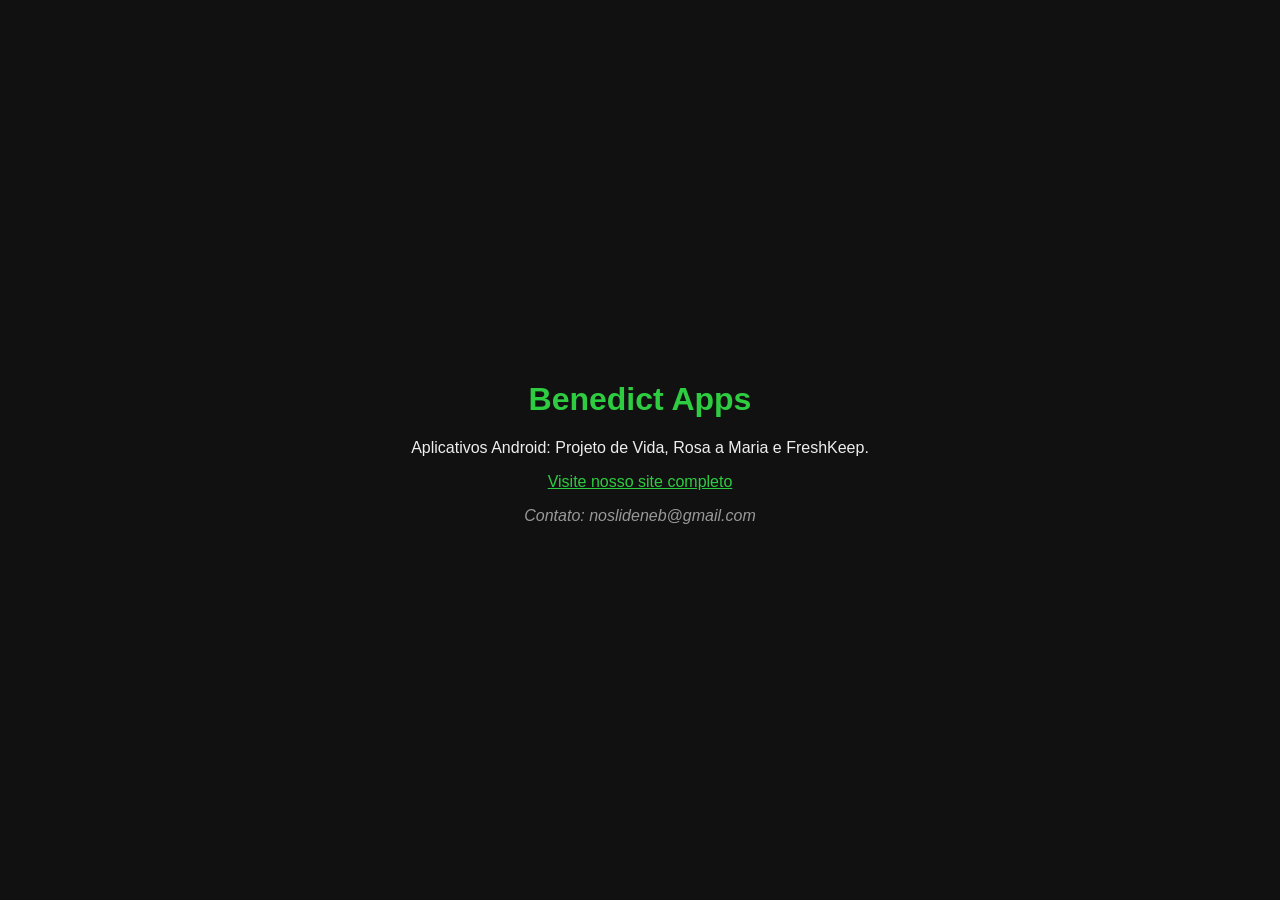
==== index.html @ 85a3d166 "Adiciona app-ads.txt e pagina inicial" ====
<!DOCTYPE html>
<html lang="pt-BR">
<head>
  <meta charset="UTF-8">
  <meta name="viewport" content="width=device-width, initial-scale=1.0">
  <title>Benedict Apps</title>
  <style>
    body {
      margin: 0;
      font-family: Arial, Helvetica, sans-serif;
      background: #111;
      color: #eee;
      display: flex;
      min-height: 100vh;
      align-items: center;
      justify-content: center;
      text-align: center;
    }
    main { padding: 2rem; }
    h1 { color: #2ecc40; }
    a { color: #2ecc40; }
    p.muted { color: #999; font-style: italic; }
  </style>
</head>
<body>
  <main>
    <h1>Benedict Apps</h1>
    <p>Aplicativos Android: Projeto de Vida, Rosa a Maria e FreshKeep.</p>
    <p><a href="https://sites.google.com/view/benedict-apps">Visite nosso site completo</a></p>
    <p class="muted">Contato: noslideneb@gmail.com</p>
  </main>
</body>
</html>
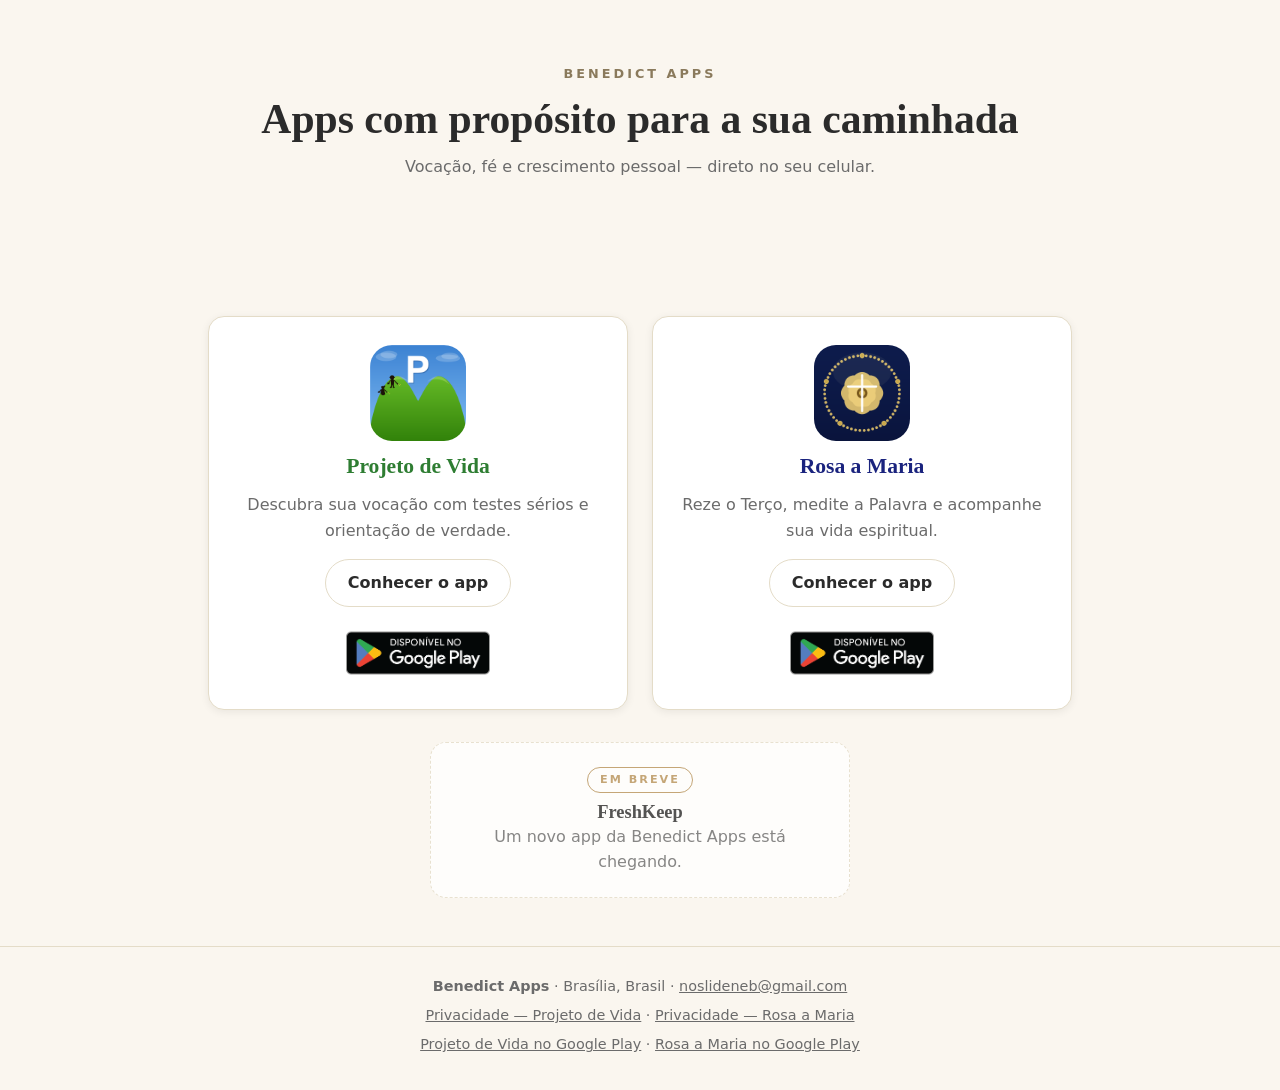
==== commit 26f7f9ce: "Cria home com layouts one-page, hub e minimalista" ====
--- a/index.html
+++ b/index.html
@@ -3,31 +3,164 @@
 <head>
   <meta charset="UTF-8">
   <meta name="viewport" content="width=device-width, initial-scale=1.0">
-  <title>Benedict Apps</title>
-  <style>
-    body {
-      margin: 0;
-      font-family: Arial, Helvetica, sans-serif;
-      background: #111;
-      color: #eee;
-      display: flex;
-      min-height: 100vh;
-      align-items: center;
-      justify-content: center;
-      text-align: center;
-    }
-    main { padding: 2rem; }
-    h1 { color: #2ecc40; }
-    a { color: #2ecc40; }
-    p.muted { color: #999; font-style: italic; }
-  </style>
+  <title>Benedict Apps — Apps com propósito</title>
+  <meta name="description" content="Apps para vocação, fé e crescimento pessoal: Projeto de Vida (orientação vocacional) e Rosa a Maria (vida de oração católica).">
+  <meta property="og:title" content="Benedict Apps — Apps com propósito">
+  <meta property="og:description" content="Projeto de Vida e Rosa a Maria: descubra sua vocação e aprofunde sua vida de oração.">
+  <meta property="og:image" content="https://benedilson.github.io/assets/img/icon-projeto-de-vida.png">
+  <link rel="icon" href="assets/img/icon-projeto-de-vida.png">
+  <link rel="stylesheet" href="assets/css/style.css">
 </head>
-<body>
-  <main>
-    <h1>Benedict Apps</h1>
-    <p>Aplicativos Android: Projeto de Vida, Rosa a Maria e FreshKeep.</p>
-    <p><a href="https://sites.google.com/view/benedict-apps">Visite nosso site completo</a></p>
-    <p class="muted">Contato: noslideneb@gmail.com</p>
-  </main>
+<body class="layout-b tema-claro">
+<main>
+
+  <!-- ===== LAYOUT A: one-page ===== -->
+  <div class="home-a">
+    <header class="hero">
+      <div class="container">
+        <div class="marca">Benedict Apps</div>
+        <h1>Apps com propósito para a sua caminhada</h1>
+        <p>Vocação, fé e crescimento pessoal — direto no seu celular.</p>
+      </div>
+    </header>
+
+    <section class="secao-app" id="projeto-de-vida">
+      <div class="container">
+        <div class="cabecalho">
+          <img src="assets/img/icon-projeto-de-vida.png" alt="Ícone do app Projeto de Vida">
+          <div>
+            <h2 class="destaque-pdv">Projeto de Vida</h2>
+            <p class="suave" style="margin:0">Orientação vocacional para jovens</p>
+          </div>
+        </div>
+        <p>Você sabe para onde está indo na vida? Descubra seus talentos, entenda seu perfil e escolha um caminho com propósito.</p>
+        <ul class="lista-recursos">
+          <li>Teste DISC — conheça seu perfil comportamental</li>
+          <li>Teste de Holland — descubra suas áreas de interesse</li>
+          <li>Carreiras recomendadas para o seu perfil</li>
+          <li>Discernimento vocacional — a vida religiosa pode ser um chamado?</li>
+        </ul>
+        <a class="btn-conhecer" href="projeto-de-vida.html">Saiba mais</a>
+        <a class="btn-play" href="https://play.google.com/store/apps/details?id=com.projetovida.app" target="_blank" rel="noopener">
+          <img src="assets/img/badge-google-play.png" alt="Disponível no Google Play">
+        </a>
+      </div>
+    </section>
+
+    <section class="secao-app" id="rosa-a-maria">
+      <div class="container">
+        <div class="cabecalho">
+          <img src="assets/img/icon-rosa-a-maria.png" alt="Ícone do app Rosa a Maria">
+          <div>
+            <h2 class="destaque-rosa">Rosa a Maria</h2>
+            <p class="suave" style="margin:0">Acompanhamento espiritual católico</p>
+          </div>
+        </div>
+        <p>Um companheiro para a sua vida de oração, inspirado na devoção a Nossa Senhora.</p>
+        <ul class="lista-recursos">
+          <li>Terço completo, passo a passo, com os mistérios do dia</li>
+          <li>Lectio Divina nos quatro passos tradicionais</li>
+          <li>Pedrinhas de Salvação — 7 práticas espirituais diárias</li>
+          <li>Diário espiritual — seus dados ficam só no seu aparelho</li>
+        </ul>
+        <a class="btn-conhecer" href="rosa-a-maria.html">Saiba mais</a>
+        <a class="btn-play" href="https://play.google.com/store/apps/details?id=com.rosamistica.rosa_mistica" target="_blank" rel="noopener">
+          <img src="assets/img/badge-google-play.png" alt="Disponível no Google Play">
+        </a>
+      </div>
+    </section>
+
+    <section>
+      <div class="container">
+        <div class="selo-breve">
+          <span class="etiqueta">EM BREVE</span>
+          <h3>FreshKeep</h3>
+          <p class="suave" style="margin:0">Um novo app da Benedict Apps está chegando.</p>
+        </div>
+      </div>
+    </section>
+  </div>
+
+  <!-- ===== LAYOUT B: hub (padrão) ===== -->
+  <div class="home-b">
+    <header class="hero">
+      <div class="container">
+        <div class="marca">Benedict Apps</div>
+        <h1>Apps com propósito para a sua caminhada</h1>
+        <p>Vocação, fé e crescimento pessoal — direto no seu celular.</p>
+      </div>
+    </header>
+
+    <section>
+      <div class="container">
+        <div class="cards-apps">
+          <div class="card-app">
+            <img class="icone" src="assets/img/icon-projeto-de-vida.png" alt="Ícone do app Projeto de Vida">
+            <h3 class="destaque-pdv">Projeto de Vida</h3>
+            <p>Descubra sua vocação com testes sérios e orientação de verdade.</p>
+            <a class="btn-conhecer" href="projeto-de-vida.html">Conhecer o app</a>
+            <a class="btn-play" href="https://play.google.com/store/apps/details?id=com.projetovida.app" target="_blank" rel="noopener">
+              <img src="assets/img/badge-google-play.png" alt="Disponível no Google Play">
+            </a>
+          </div>
+          <div class="card-app">
+            <img class="icone" src="assets/img/icon-rosa-a-maria.png" alt="Ícone do app Rosa a Maria">
+            <h3 class="destaque-rosa">Rosa a Maria</h3>
+            <p>Reze o Terço, medite a Palavra e acompanhe sua vida espiritual.</p>
+            <a class="btn-conhecer" href="rosa-a-maria.html">Conhecer o app</a>
+            <a class="btn-play" href="https://play.google.com/store/apps/details?id=com.rosamistica.rosa_mistica" target="_blank" rel="noopener">
+              <img src="assets/img/badge-google-play.png" alt="Disponível no Google Play">
+            </a>
+          </div>
+        </div>
+        <div class="selo-breve">
+          <span class="etiqueta">EM BREVE</span>
+          <h3>FreshKeep</h3>
+          <p class="suave" style="margin:0">Um novo app da Benedict Apps está chegando.</p>
+        </div>
+      </div>
+    </section>
+  </div>
+
+  <!-- ===== LAYOUT C: minimalista ===== -->
+  <div class="home-c">
+    <div class="mini">
+      <div class="marca">Benedict Apps</div>
+      <h1>Apps com propósito para a sua caminhada</h1>
+      <div class="cards-apps">
+        <div class="card-app">
+          <img class="icone-mini" src="assets/img/icon-projeto-de-vida.png" alt="Ícone do app Projeto de Vida">
+          <h3 class="destaque-pdv"><a href="projeto-de-vida.html" style="text-decoration:none">Projeto de Vida</a></h3>
+          <a class="btn-play" href="https://play.google.com/store/apps/details?id=com.projetovida.app" target="_blank" rel="noopener">
+            <img src="assets/img/badge-google-play.png" alt="Disponível no Google Play">
+          </a>
+        </div>
+        <div class="card-app">
+          <img class="icone-mini" src="assets/img/icon-rosa-a-maria.png" alt="Ícone do app Rosa a Maria">
+          <h3 class="destaque-rosa"><a href="rosa-a-maria.html" style="text-decoration:none">Rosa a Maria</a></h3>
+          <a class="btn-play" href="https://play.google.com/store/apps/details?id=com.rosamistica.rosa_mistica" target="_blank" rel="noopener">
+            <img src="assets/img/badge-google-play.png" alt="Disponível no Google Play">
+          </a>
+        </div>
+      </div>
+      <p class="suave" style="margin-top:24px">FreshKeep — em breve · <a href="mailto:noslideneb@gmail.com">noslideneb@gmail.com</a></p>
+    </div>
+  </div>
+
+</main>
+
+<footer class="rodape">
+  <div class="linha"><strong>Benedict Apps</strong> · Brasília, Brasil · <a href="mailto:noslideneb@gmail.com">noslideneb@gmail.com</a></div>
+  <div class="linha">
+    <a href="privacidade-projeto-de-vida.html">Privacidade — Projeto de Vida</a> ·
+    <a href="privacidade-rosa-a-maria.html">Privacidade — Rosa a Maria</a>
+  </div>
+  <div class="linha">
+    <a href="https://play.google.com/store/apps/details?id=com.projetovida.app" target="_blank" rel="noopener">Projeto de Vida no Google Play</a> ·
+    <a href="https://play.google.com/store/apps/details?id=com.rosamistica.rosa_mistica" target="_blank" rel="noopener">Rosa a Maria no Google Play</a>
+  </div>
+</footer>
+
+<script src="assets/js/config.js"></script>
 </body>
 </html>
--- a/assets/css/style.css
+++ b/assets/css/style.css
@@ -0,0 +1,171 @@
+/* ===== Reset básico ===== */
+*,*::before,*::after{box-sizing:border-box;margin:0;padding:0}
+img{max-width:100%;display:block}
+a{color:inherit}
+
+/* ===== Temas (variáveis) ===== */
+body.tema-claro{
+  --fundo:#faf6ef; --fundo-hero:#faf6ef;
+  --texto:#2b2b2b; --texto-suave:#6b6b6b;
+  --card:#ffffff; --borda:#e4dcc8;
+  --marca:#8a7a5c; --pdv:#2e7d32; --rosa:#1a237e; --ouro:#b8935a;
+  --sombra:0 2px 8px rgba(0,0,0,.07);
+  --fonte-titulo:Georgia,'Times New Roman',serif;
+}
+body.tema-marinho{
+  --fundo:#0d1b3e; --fundo-hero:linear-gradient(160deg,#0d1b3e,#1a2b5c);
+  --texto:#f5f0e6; --texto-suave:#a9b3cf;
+  --card:rgba(255,255,255,.07); --borda:rgba(212,175,95,.4);
+  --marca:#d4af5f; --pdv:#9ccc65; --rosa:#d4af5f; --ouro:#d4af5f;
+  --sombra:0 2px 12px rgba(0,0,0,.35);
+  --fonte-titulo:Georgia,'Times New Roman',serif;
+}
+body.tema-vibrante{
+  --fundo:#ffffff; --fundo-hero:linear-gradient(135deg,#e8f5e9,#e3f2fd);
+  --texto:#111111; --texto-suave:#555555;
+  --card:#f6f8fb; --borda:#e0e6ef;
+  --marca:#1565c0; --pdv:#2e7d32; --rosa:#283593; --ouro:#f9a825;
+  --sombra:0 4px 14px rgba(21,101,192,.12);
+  --fonte-titulo:system-ui,'Segoe UI',Arial,sans-serif;
+}
+body{
+  background:var(--fundo);color:var(--texto);
+  font-family:system-ui,'Segoe UI',Arial,sans-serif;line-height:1.6;
+  min-height:100vh;display:flex;flex-direction:column;
+}
+main{flex:1}
+
+/* ===== Alternância de layouts da home ===== */
+.home-a,.home-b,.home-c{display:none}
+body.layout-a .home-a{display:block}
+body.layout-b .home-b{display:block}
+body.layout-c .home-c{display:block}
+
+/* ===== Estrutura ===== */
+.container{max-width:1040px;margin:0 auto;padding:0 20px}
+.container-estreito{max-width:720px;margin:0 auto;padding:0 20px}
+section{padding:48px 0}
+
+/* ===== Tipografia ===== */
+h1,h2,h3{font-family:var(--fonte-titulo);line-height:1.25}
+h1{font-size:clamp(1.8rem,4.5vw,2.6rem)}
+h2{font-size:clamp(1.4rem,3.5vw,1.9rem);margin-bottom:12px}
+h3{font-size:1.15rem}
+p{margin-bottom:12px}
+.marca{
+  font-size:.8rem;letter-spacing:3px;text-transform:uppercase;
+  color:var(--marca);font-weight:700;font-family:system-ui,Arial,sans-serif;
+}
+.suave{color:var(--texto-suave)}
+.destaque-pdv{color:var(--pdv)}
+.destaque-rosa{color:var(--rosa)}
+
+/* ===== Herói ===== */
+.hero{background:var(--fundo-hero);padding:64px 0 56px;text-align:center}
+.hero h1{margin:10px 0 8px}
+.hero p{max-width:560px;margin:0 auto;color:var(--texto-suave)}
+
+/* ===== Cards de app ===== */
+.cards-apps{display:flex;gap:24px;justify-content:center;flex-wrap:wrap;margin-top:32px}
+.card-app{
+  background:var(--card);border:1px solid var(--borda);border-radius:16px;
+  padding:28px 24px;box-shadow:var(--sombra);text-align:center;
+  flex:1 1 300px;max-width:420px;display:flex;flex-direction:column;align-items:center;gap:12px;
+}
+.card-app img.icone{width:96px;height:96px;border-radius:22px}
+.card-app .icone-mini{width:64px;height:64px;border-radius:14px}
+.card-app h3{font-size:1.35rem}
+.card-app p{color:var(--texto-suave);margin:0}
+.btn-conhecer{
+  display:inline-block;margin-top:4px;padding:10px 22px;border-radius:999px;
+  border:1px solid var(--borda);background:transparent;color:var(--texto);
+  text-decoration:none;font-weight:600;transition:opacity .15s;
+}
+.btn-conhecer:hover{opacity:.75}
+.btn-play{display:inline-block;margin-top:6px}
+.btn-play img{height:56px;width:auto}
+
+/* ===== Seções por app (layout one-page) ===== */
+.secao-app{border-top:1px solid var(--borda)}
+.secao-app .cabecalho{display:flex;align-items:center;gap:16px;margin-bottom:16px}
+.secao-app .cabecalho img{width:72px;height:72px;border-radius:16px}
+.lista-recursos{list-style:none;margin:12px 0 20px}
+.lista-recursos li{padding:6px 0;padding-left:28px;position:relative}
+.lista-recursos li::before{content:"✔";position:absolute;left:0;color:var(--ouro)}
+
+/* ===== Grid de recursos (páginas de app) ===== */
+.grid-recursos{
+  display:grid;grid-template-columns:repeat(auto-fit,minmax(260px,1fr));
+  gap:16px;margin:24px 0;
+}
+.grid-recursos .recurso{
+  background:var(--card);border:1px solid var(--borda);border-radius:14px;
+  padding:18px;box-shadow:var(--sombra);
+}
+.grid-recursos .recurso .emoji{font-size:1.6rem;display:block;margin-bottom:8px}
+.grid-recursos .recurso p{color:var(--texto-suave);margin:4px 0 0;font-size:.95rem}
+
+/* ===== Screenshots ===== */
+.shots{display:flex;gap:14px;overflow-x:auto;padding:8px 0 16px}
+.shots img{
+  height:420px;width:auto;border-radius:14px;border:1px solid var(--borda);
+  box-shadow:var(--sombra);flex-shrink:0;
+}
+
+/* ===== FreshKeep "em breve" ===== */
+.selo-breve{
+  background:var(--card);border:1px dashed var(--borda);border-radius:16px;
+  padding:22px 24px;text-align:center;opacity:.8;max-width:420px;margin:32px auto 0;
+}
+.selo-breve .etiqueta{
+  display:inline-block;font-size:.7rem;letter-spacing:2px;font-weight:700;
+  color:var(--ouro);border:1px solid var(--ouro);border-radius:999px;
+  padding:3px 12px;margin-bottom:8px;
+}
+
+/* ===== Navegação simples (páginas internas) ===== */
+.nav-topo{padding:18px 0}
+.nav-topo a{text-decoration:none;color:var(--texto-suave);font-weight:600}
+.nav-topo a:hover{color:var(--texto)}
+
+/* ===== CTA final ===== */
+.cta-final{text-align:center;background:var(--fundo-hero);border-radius:20px;padding:40px 24px;margin:24px 0 48px}
+
+/* ===== Rodapé ===== */
+.rodape{
+  border-top:1px solid var(--borda);padding:28px 20px;text-align:center;
+  color:var(--texto-suave);font-size:.9rem;
+}
+.rodape a{color:var(--texto-suave)}
+.rodape a:hover{color:var(--texto)}
+.rodape .linha{margin-bottom:6px}
+
+/* ===== Painel de configuração (?config) ===== */
+.painel-config{
+  position:fixed;right:16px;bottom:16px;z-index:1000;
+  background:#1c1c1e;color:#f2f2f2;border-radius:14px;padding:16px 18px;
+  box-shadow:0 8px 30px rgba(0,0,0,.45);font-size:.85rem;max-width:280px;
+  font-family:system-ui,Arial,sans-serif;
+}
+.painel-config .grupo{margin-top:10px}
+.painel-config .grupo strong{display:block;margin-bottom:6px;font-size:.75rem;letter-spacing:1px;text-transform:uppercase;color:#bbb}
+.painel-config button{
+  display:inline-block;margin:0 6px 6px 0;padding:6px 12px;border-radius:999px;
+  border:1px solid #555;background:transparent;color:#eee;cursor:pointer;font-size:.8rem;
+}
+.painel-config button.ativo{background:#0a84ff;border-color:#0a84ff;color:#fff}
+.painel-config small{display:block;margin-top:8px;color:#999}
+
+/* ===== Página minimalista (home-c) ===== */
+.home-c .mini{min-height:70vh;display:flex;flex-direction:column;align-items:center;justify-content:center;text-align:center;padding:48px 20px}
+.home-c .cards-apps{margin-top:28px}
+.home-c .card-app{padding:20px}
+
+/* ===== Responsivo ===== */
+@media (max-width:720px){
+  .hero{padding:44px 0 40px}
+  section{padding:32px 0}
+  .shots img{height:320px}
+  .cards-apps{gap:16px}
+  .painel-config{left:16px;max-width:none}
+}
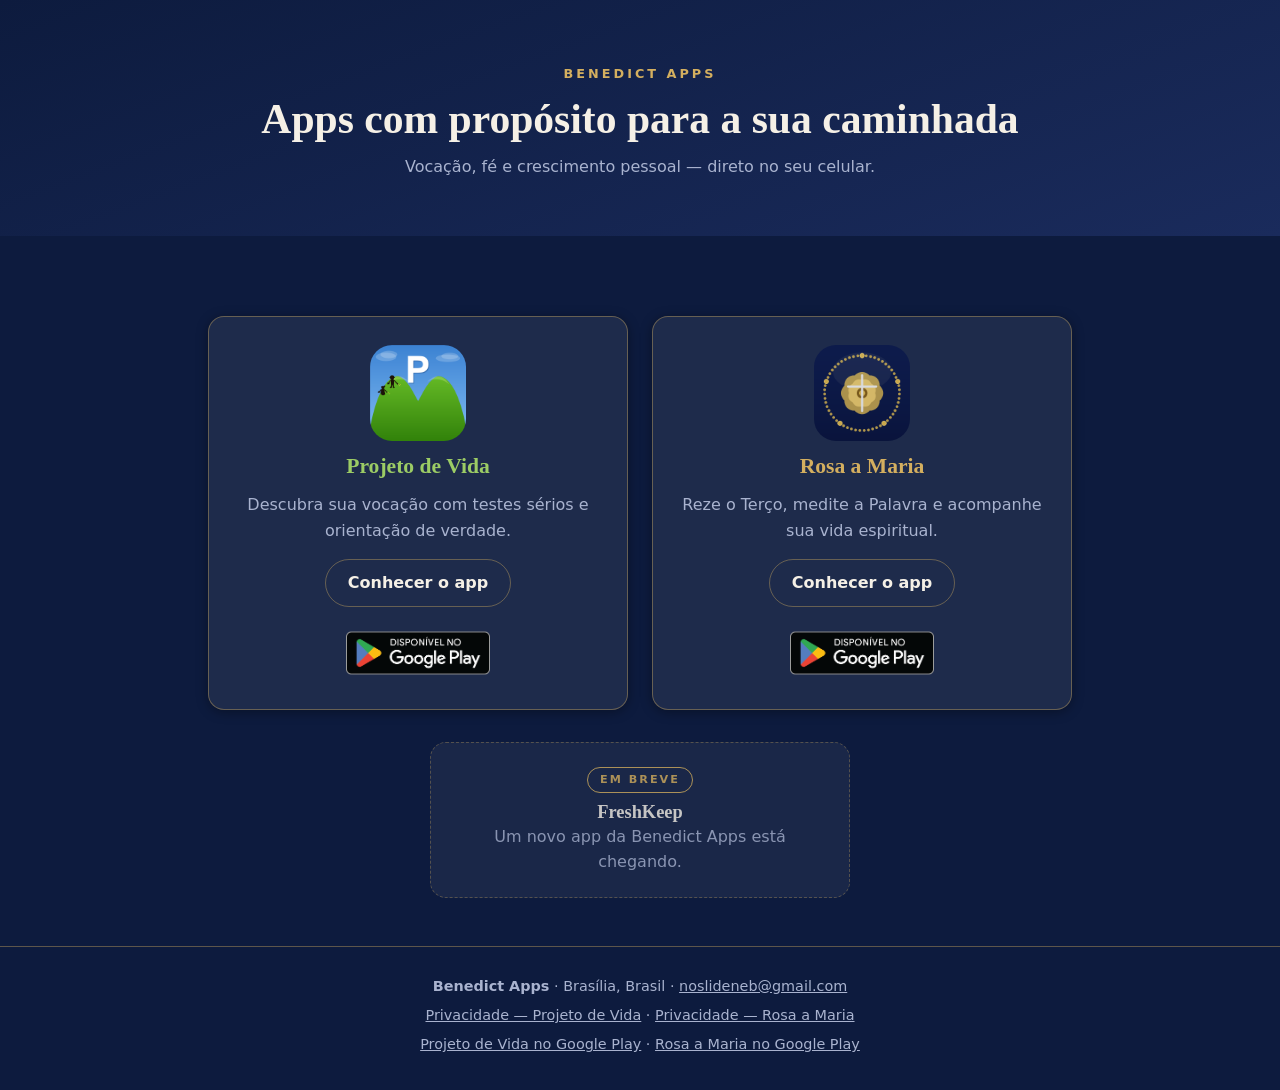
==== commit d996a8e5: "Define hub com tema marinho como padrao do site" ====
--- a/index.html
+++ b/index.html
@@ -11,7 +11,7 @@
   <link rel="icon" href="assets/img/icon-projeto-de-vida.png">
   <link rel="stylesheet" href="assets/css/style.css">
 </head>
-<body class="layout-b tema-claro">
+<body class="layout-b tema-marinho">
 <main>
 
   <!-- ===== LAYOUT A: one-page ===== -->
--- a/assets/css/style.css
+++ b/assets/css/style.css
@@ -158,7 +158,7 @@
 
 /* ===== Página minimalista (home-c) ===== */
 .home-c .mini{min-height:70vh;display:flex;flex-direction:column;align-items:center;justify-content:center;text-align:center;padding:48px 20px}
-.home-c .cards-apps{margin-top:28px}
+.home-c .cards-apps{margin-top:28px;width:100%;justify-content:center}
 .home-c .card-app{padding:20px}
 
 /* ===== Responsivo ===== */
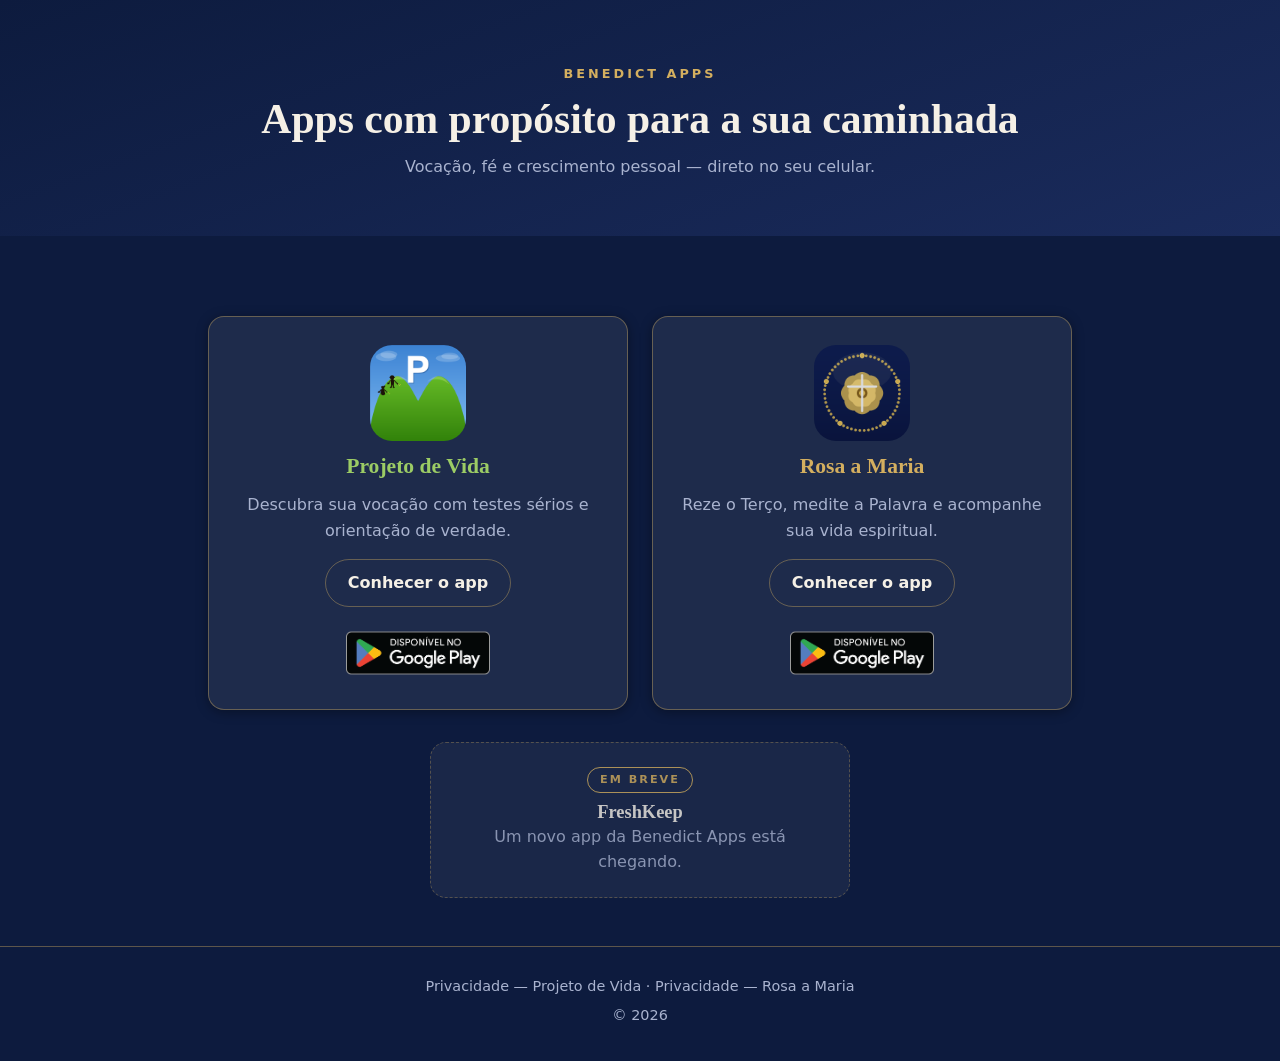
==== commit ca8de702: "Simplifica rodape e adiciona ano de copyright automatico" ====
--- a/index.html
+++ b/index.html
@@ -143,22 +143,18 @@
           </a>
         </div>
       </div>
-      <p class="suave" style="margin-top:24px">FreshKeep — em breve · <a href="mailto:noslideneb@gmail.com">noslideneb@gmail.com</a></p>
+      <p class="suave" style="margin-top:24px">FreshKeep — em breve</p>
     </div>
   </div>
 
 </main>
 
 <footer class="rodape">
-  <div class="linha"><strong>Benedict Apps</strong> · Brasília, Brasil · <a href="mailto:noslideneb@gmail.com">noslideneb@gmail.com</a></div>
   <div class="linha">
     <a href="privacidade-projeto-de-vida.html">Privacidade — Projeto de Vida</a> ·
     <a href="privacidade-rosa-a-maria.html">Privacidade — Rosa a Maria</a>
   </div>
-  <div class="linha">
-    <a href="https://play.google.com/store/apps/details?id=com.projetovida.app" target="_blank" rel="noopener">Projeto de Vida no Google Play</a> ·
-    <a href="https://play.google.com/store/apps/details?id=com.rosamistica.rosa_mistica" target="_blank" rel="noopener">Rosa a Maria no Google Play</a>
-  </div>
+  <div class="linha">© <span class="ano-atual">2026</span></div>
 </footer>
 
 <script src="assets/js/config.js"></script>
--- a/assets/css/style.css
+++ b/assets/css/style.css
@@ -1,7 +1,7 @@
 /* ===== Reset básico ===== */
 *,*::before,*::after{box-sizing:border-box;margin:0;padding:0}
 img{max-width:100%;display:block}
-a{color:inherit}
+a{color:inherit;text-decoration:none}
 
 /* ===== Temas (variáveis) ===== */
 body.tema-claro{
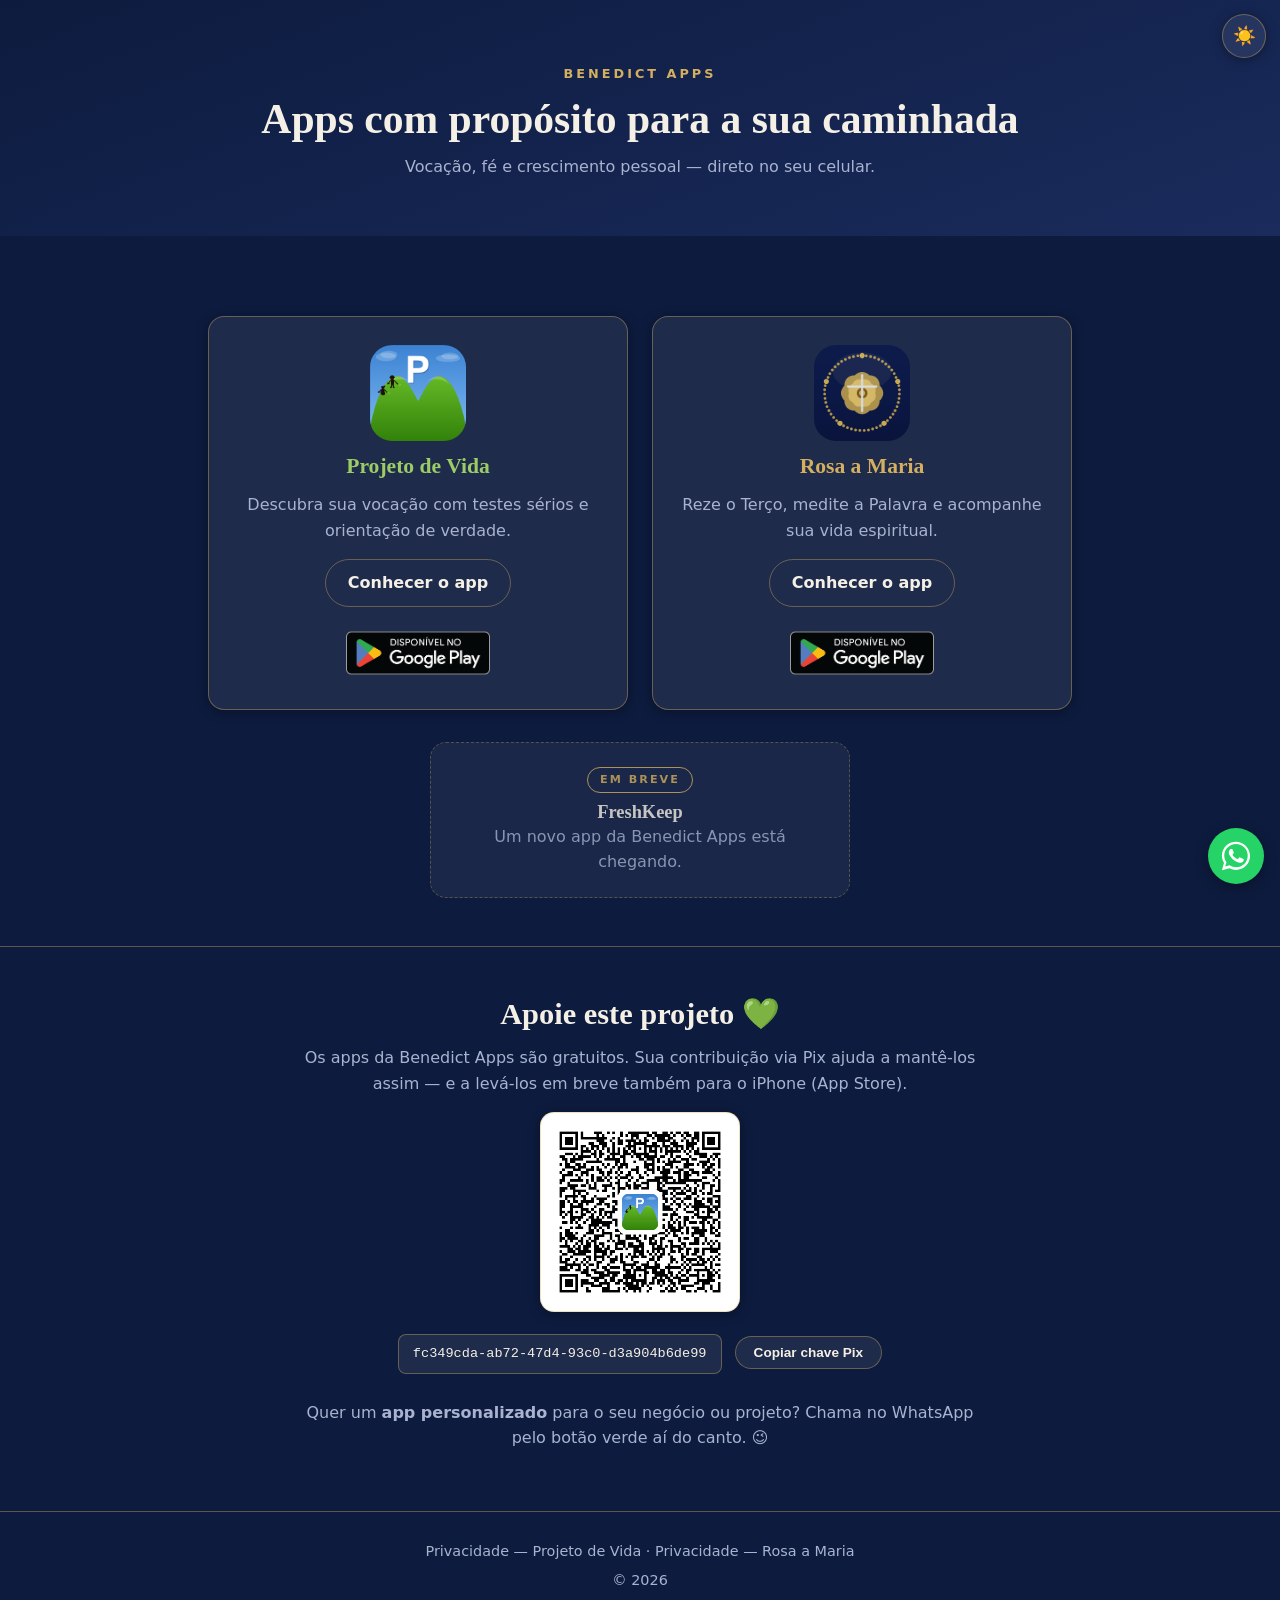
==== commit 7be107cb: "Adiciona botao WhatsApp e secao de apoio com Pix" ====
--- a/index.html
+++ b/index.html
@@ -147,6 +147,19 @@
     </div>
   </div>
 
+  <!-- ===== Apoio (comum aos 3 layouts) ===== -->
+  <section class="apoio">
+    <div class="container-estreito">
+      <h2>Apoie este projeto 💚</h2>
+      <p class="suave">Os apps da Benedict Apps são gratuitos. Sua contribuição via Pix ajuda a mantê-los assim — e a levá-los em breve também para o iPhone (App Store).</p>
+      <img class="qr-pix" src="assets/img/pix-qr.png" alt="QR Code Pix para apoiar a Benedict Apps">
+      <div>
+        <span class="chave-pix">fc349cda-ab72-47d4-93c0-d3a904b6de99</span>
+        <button type="button" class="btn-copiar" data-copiar="fc349cda-ab72-47d4-93c0-d3a904b6de99">Copiar chave Pix</button>
+      </div>
+      <p class="suave" style="margin-top:20px">Quer um <strong>app personalizado</strong> para o seu negócio ou projeto? Chama no WhatsApp pelo botão verde aí do canto. 😉</p>
+    </div>
+  </section>
 </main>
 
 <footer class="rodape">
--- a/assets/css/style.css
+++ b/assets/css/style.css
@@ -140,9 +140,47 @@
 .rodape a:hover{color:var(--texto)}
 .rodape .linha{margin-bottom:6px}
 
+/* ===== Botão claro/escuro ===== */
+.botao-tema{
+  position:fixed;top:14px;right:14px;z-index:900;
+  width:44px;height:44px;border-radius:50%;
+  border:1px solid var(--borda);background:var(--card);
+  font-size:1.15rem;cursor:pointer;box-shadow:var(--sombra);
+  display:flex;align-items:center;justify-content:center;
+}
+.botao-tema:hover{transform:scale(1.08)}
+
+/* ===== Botão flutuante do WhatsApp ===== */
+.botao-whats{
+  position:fixed;bottom:16px;right:16px;z-index:900;
+  width:56px;height:56px;border-radius:50%;background:#25d366;
+  display:flex;align-items:center;justify-content:center;
+  box-shadow:0 4px 14px rgba(0,0,0,.3);transition:transform .15s;
+}
+.botao-whats:hover{transform:scale(1.08)}
+.botao-whats svg{width:30px;height:30px;fill:#fff}
+
+/* ===== Seção de apoio (Pix) ===== */
+.apoio{border-top:1px solid var(--borda);text-align:center}
+.apoio .qr-pix{
+  width:200px;height:200px;margin:16px auto;border-radius:14px;
+  border:1px solid var(--borda);box-shadow:var(--sombra);background:#fff;padding:8px;
+}
+.apoio .chave-pix{
+  display:inline-block;font-family:Consolas,monospace;font-size:.85rem;
+  background:var(--card);border:1px solid var(--borda);border-radius:8px;
+  padding:8px 14px;margin:6px 0;word-break:break-all;
+}
+.apoio .btn-copiar{
+  display:inline-block;margin-left:8px;padding:8px 18px;border-radius:999px;
+  border:1px solid var(--borda);background:var(--card);color:var(--texto);
+  cursor:pointer;font-weight:600;font-size:.85rem;
+}
+.apoio .btn-copiar:hover{opacity:.75}
+
 /* ===== Painel de configuração (?config) ===== */
 .painel-config{
-  position:fixed;right:16px;bottom:16px;z-index:1000;
+  position:fixed;right:16px;bottom:84px;z-index:1000;
   background:#1c1c1e;color:#f2f2f2;border-radius:14px;padding:16px 18px;
   box-shadow:0 8px 30px rgba(0,0,0,.45);font-size:.85rem;max-width:280px;
   font-family:system-ui,Arial,sans-serif;
